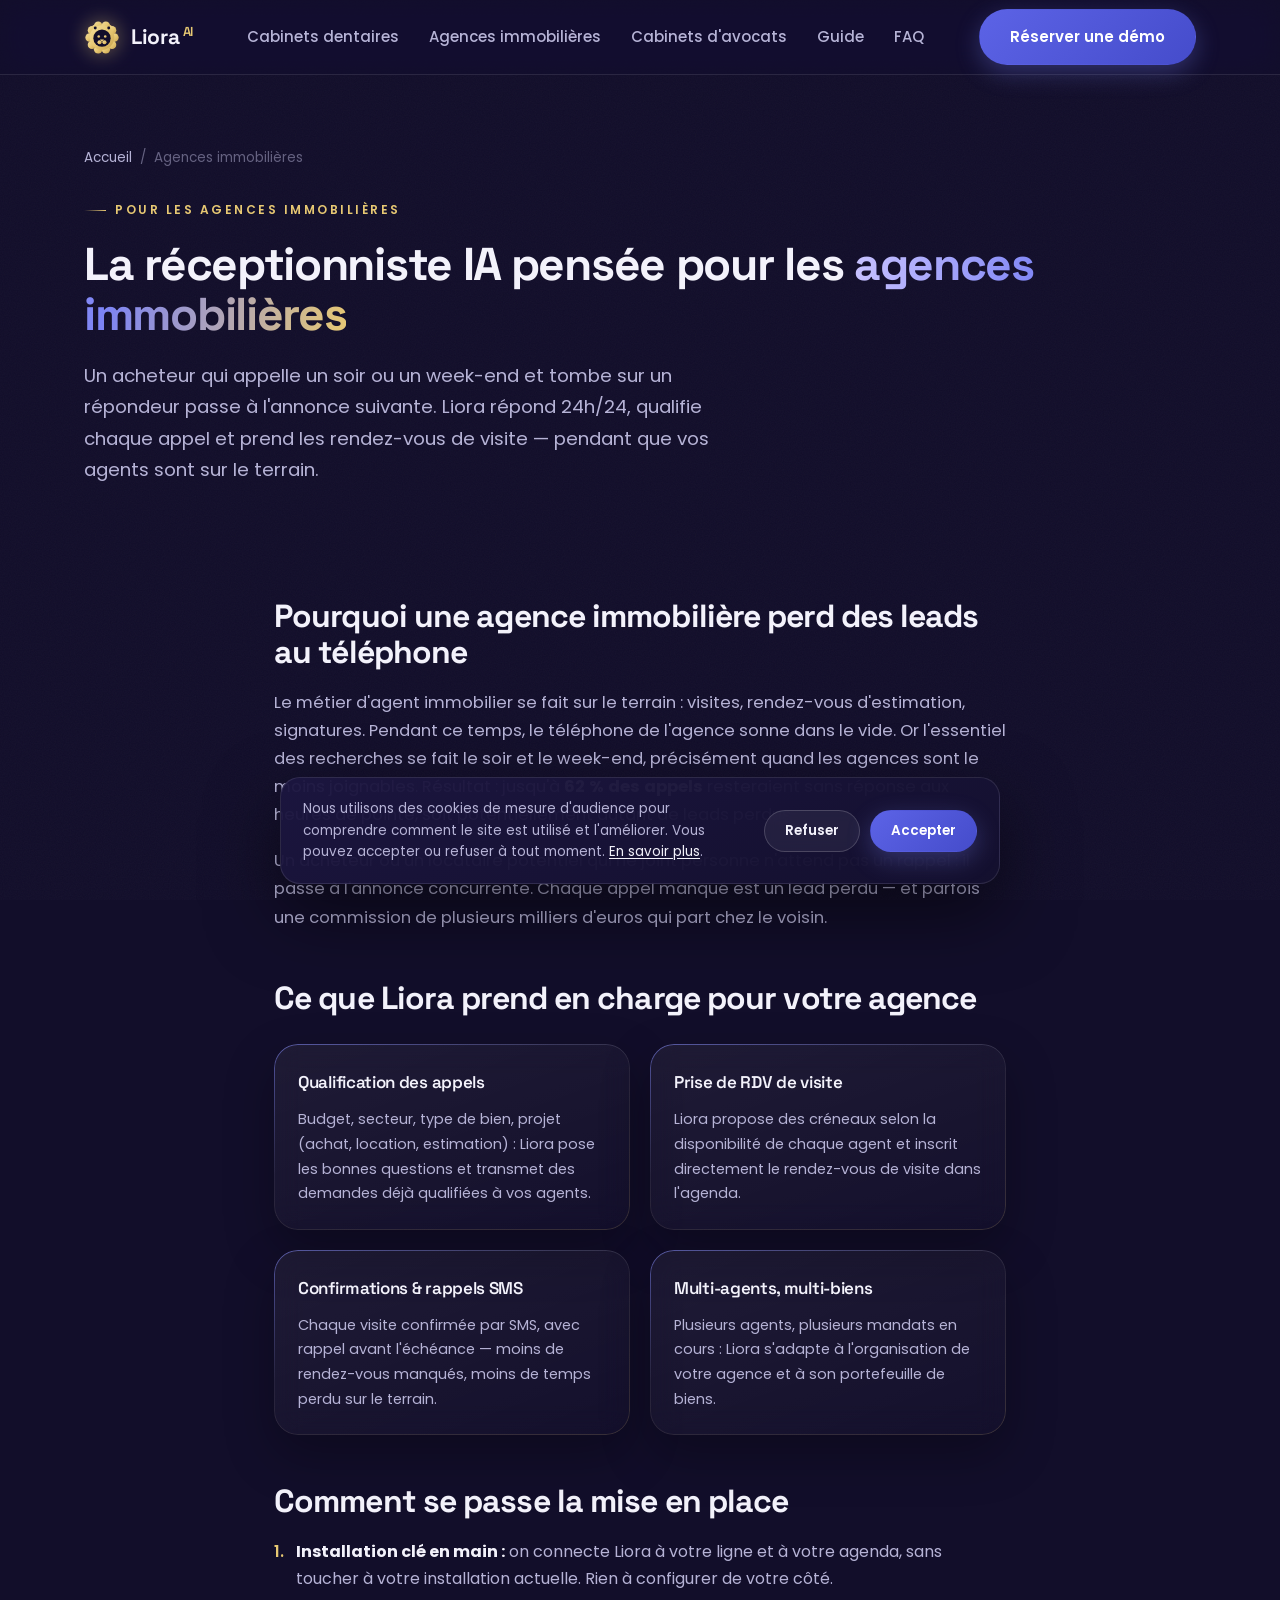
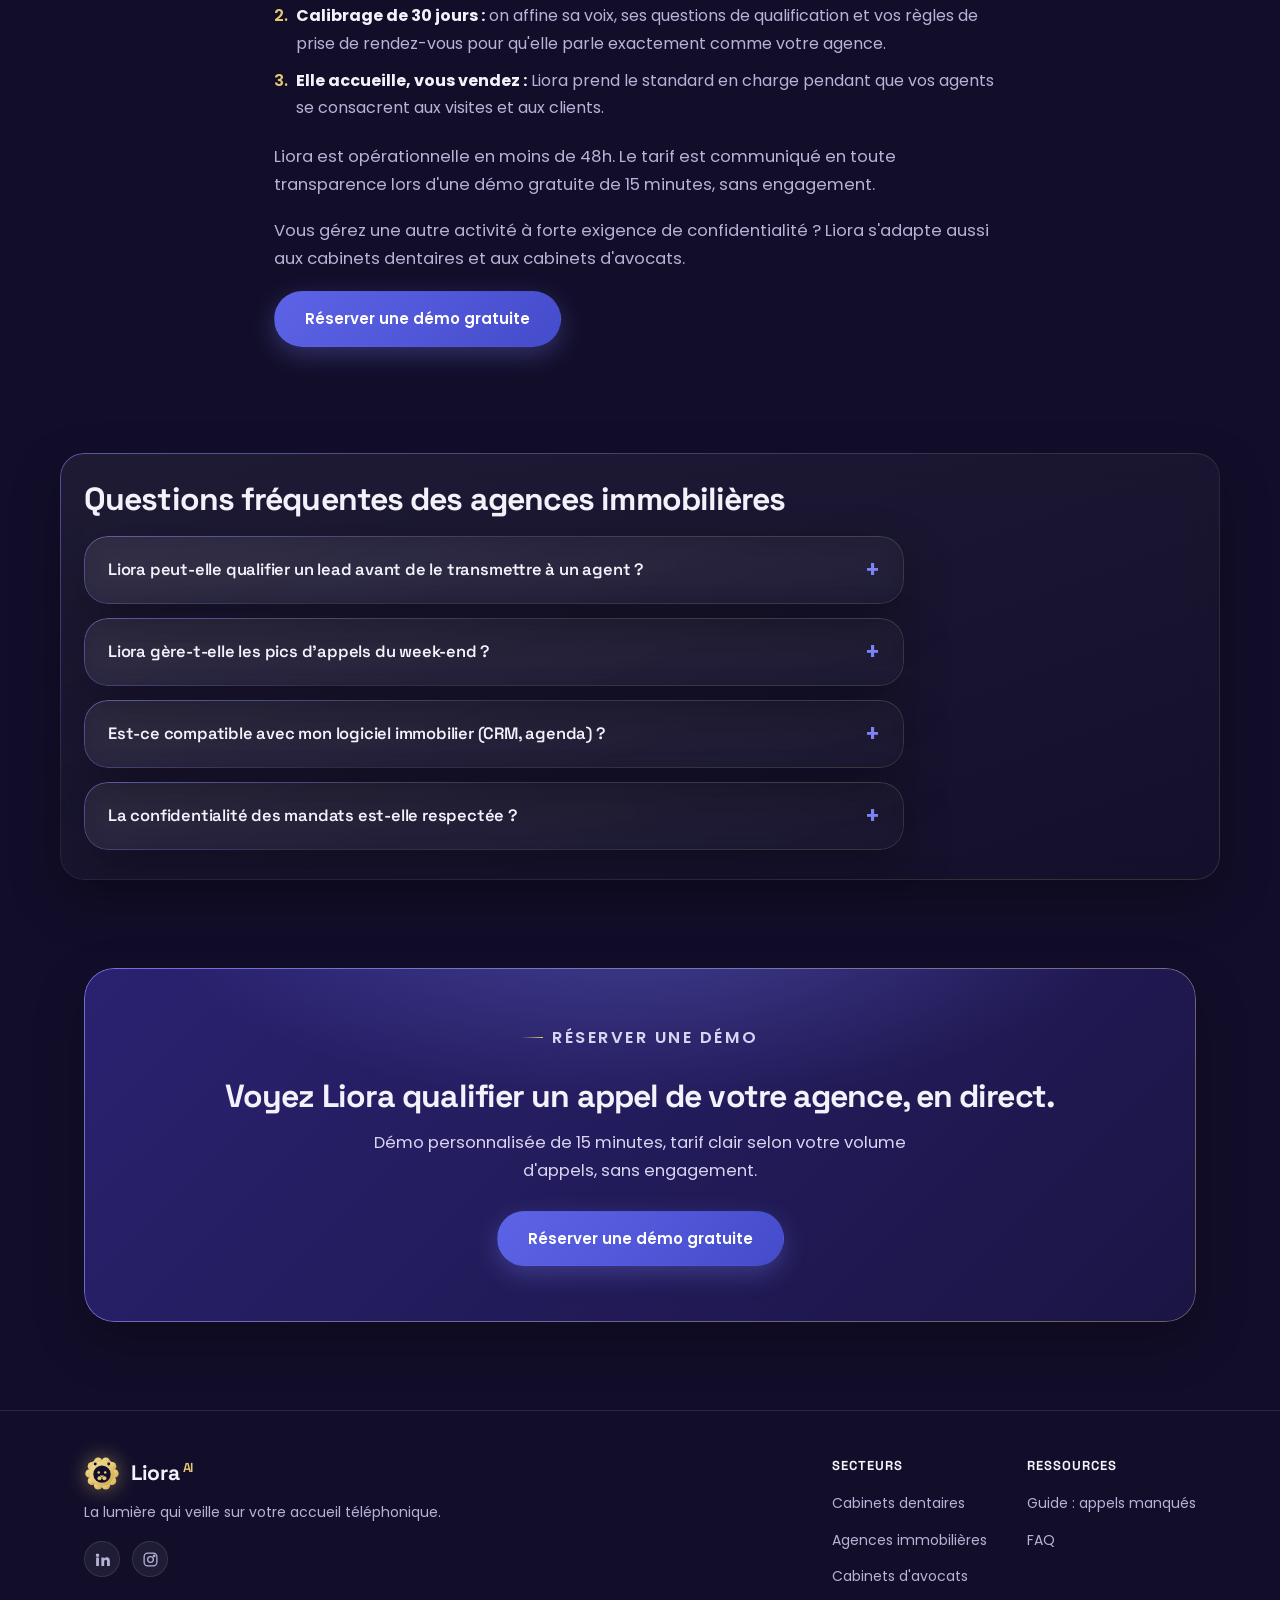
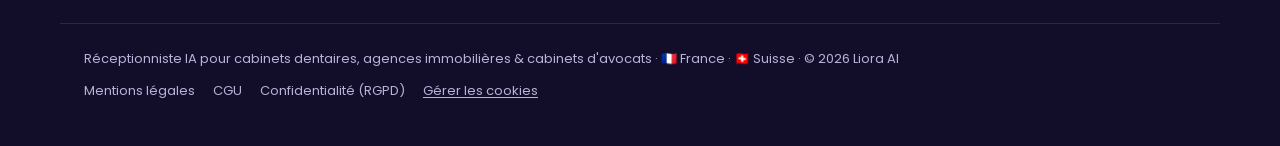
==== pour-agences-immobilieres.html @ 18501651 "Repositionnement site : dentistes, immobilier, avocats Retire l'offre chirurgie esthétique (redirect" ====
<!DOCTYPE html>
<html lang="fr">
<head>
<meta charset="UTF-8" />
<meta name="viewport" content="width=device-width, initial-scale=1.0" />
<title>Réceptionniste IA pour agence immobilière — Liora AI</title>
<meta name="description" content="Réceptionniste téléphonique IA pour agence immobilière : qualifie les appels acheteurs/locataires, prend les RDV de visite 24h/24, ne perd plus aucun lead." />
<meta name="robots" content="index, follow, max-image-preview:large, max-snippet:-1, max-video-preview:-1" />

<meta property="og:type" content="website" />
<meta property="og:title" content="Réceptionniste IA pour agence immobilière — Liora AI" />
<meta property="og:description" content="Réceptionniste téléphonique IA pour agence immobilière : qualifie les appels acheteurs/locataires, prend les RDV de visite 24h/24, ne perd plus aucun lead." />
<meta property="og:image" content="https://lioraai.fr/og-image.png" />
<meta property="og:image:type" content="image/png" />
<meta property="og:image:width" content="1200" />
<meta property="og:image:height" content="630" />
<meta property="og:site_name" content="Liora AI" />
<meta property="og:url" content="https://lioraai.fr/pour-agences-immobilieres.html" />
<meta property="og:locale" content="fr_FR" />

<meta name="twitter:card" content="summary_large_image" />
<meta name="twitter:title" content="Réceptionniste IA pour agence immobilière — Liora AI" />
<meta name="twitter:description" content="Qualifie les appels, prend les RDV de visite 24h/24 et ne laisse plus aucun lead sans réponse." />
<meta name="twitter:image" content="https://lioraai.fr/og-image.png" />

<link rel="canonical" href="https://lioraai.fr/pour-agences-immobilieres.html" />
<meta name="theme-color" content="#171232" />
<link rel="icon" type="image/svg+xml" href="favicon.svg" />
<link rel="apple-touch-icon" sizes="180x180" href="apple-touch-icon.png" />

<script type="application/ld+json">
{
  "@context": "https://schema.org",
  "@graph": [
    {
      "@type": "WebPage",
      "@id": "https://lioraai.fr/pour-agences-immobilieres.html#webpage",
      "url": "https://lioraai.fr/pour-agences-immobilieres.html",
      "name": "Réceptionniste IA pour agence immobilière — Liora AI",
      "description": "Réceptionniste téléphonique IA pour agence immobilière : qualifie les appels acheteurs/locataires, prend les RDV de visite 24h/24, ne perd plus aucun lead.",
      "inLanguage": "fr",
      "isPartOf": { "@id": "https://lioraai.fr/#website" },
      "about": { "@id": "https://lioraai.fr/#organization" },
      "breadcrumb": { "@id": "https://lioraai.fr/pour-agences-immobilieres.html#breadcrumb" }
    },
    {
      "@type": "BreadcrumbList",
      "@id": "https://lioraai.fr/pour-agences-immobilieres.html#breadcrumb",
      "itemListElement": [
        { "@type": "ListItem", "position": 1, "name": "Accueil", "item": "https://lioraai.fr/" },
        { "@type": "ListItem", "position": 2, "name": "Agences immobilières", "item": "https://lioraai.fr/pour-agences-immobilieres.html" }
      ]
    },
    {
      "@type": "FAQPage",
      "@id": "https://lioraai.fr/pour-agences-immobilieres.html#faq",
      "mainEntity": [
        {
          "@type": "Question",
          "name": "Liora peut-elle qualifier un lead avant de le transmettre à un agent ?",
          "acceptedAnswer": {
            "@type": "Answer",
            "text": "Oui. Budget, secteur recherché, type de bien, statut du projet (achat, location, estimation) : Liora pose les questions définies avec votre agence pour transmettre à vos agents des demandes déjà qualifiées, prêtes à être traitées."
          }
        },
        {
          "@type": "Question",
          "name": "Liora gère-t-elle les pics d'appels du week-end ?",
          "acceptedAnswer": {
            "@type": "Answer",
            "text": "C'est justement son point fort. Soirs et week-ends concentrent une grande partie des appels immobiliers — au moment où les agences sont souvent en visite ou fermées. Liora répond, qualifie et propose un créneau de visite ou de rappel, sans jamais laisser sonner dans le vide."
          }
        },
        {
          "@type": "Question",
          "name": "Est-ce compatible avec mon logiciel immobilier (CRM, agenda) ?",
          "acceptedAnswer": {
            "@type": "Answer",
            "text": "Liora se connecte à votre ligne et à votre agenda. Le raccordement à votre CRM immobilier (Netty, Apimo, Hektor ou autre) est étudié au cas par cas lors de la démo, sans que vous ayez à changer votre installation actuelle."
          }
        },
        {
          "@type": "Question",
          "name": "La confidentialité des mandats est-elle respectée ?",
          "acceptedAnswer": {
            "@type": "Answer",
            "text": "Oui. Les échanges sont chiffrés et Liora ne communique que les informations que vous autorisez (adresse exacte communiquée après qualification, par exemple). Le traitement respecte le RGPD, sans stockage inutile de données personnelles."
          }
        }
      ]
    }
  ]
}
</script>

<link rel="preconnect" href="https://fonts.googleapis.com" />
<link rel="preconnect" href="https://fonts.gstatic.com" crossorigin />
<link href="https://fonts.googleapis.com/css2?family=Poppins:wght@400;500;600;700;800&family=Space+Grotesk:wght@500;600;700&display=swap" rel="stylesheet" />
<link rel="stylesheet" href="site.css" />
</head>
<body>

<a href="#main" class="skip-link">Aller au contenu principal</a>

<svg width="0" height="0" style="position:absolute" aria-hidden="true">
  <symbol id="lion" viewBox="0 0 64 64">
    <defs>
      <linearGradient id="goldgrad" x1="0" y1="0" x2="1" y2="1">
        <stop offset="0" stop-color="#f3dd9b" />
        <stop offset="0.5" stop-color="#e7c873" />
        <stop offset="1" stop-color="#c9a44f" />
      </linearGradient>
    </defs>
    <g fill="url(#goldgrad)">
      <circle cx="20" cy="16" r="6" /><circle cx="44" cy="16" r="6" />
      <circle cx="54.0" cy="33.0" r="7.6" /><circle cx="49.8" cy="45.9" r="7.6" />
      <circle cx="38.8" cy="53.9" r="7.6" /><circle cx="25.2" cy="53.9" r="7.6" />
      <circle cx="14.2" cy="45.9" r="7.6" /><circle cx="10.0" cy="33.0" r="7.6" />
      <circle cx="14.2" cy="20.1" r="7.6" /><circle cx="25.2" cy="12.1" r="7.6" />
      <circle cx="38.8" cy="12.1" r="7.6" /><circle cx="49.8" cy="20.1" r="7.6" />
      <circle cx="32" cy="33" r="22" />
    </g>
    <circle cx="32" cy="34" r="15.4" fill="#120e2a" />
    <circle cx="20" cy="16" r="2.6" fill="#120e2a" /><circle cx="44" cy="16" r="2.6" fill="#120e2a" />
    <g fill="url(#goldgrad)">
      <circle cx="26.2" cy="31" r="2.3" /><circle cx="37.8" cy="31" r="2.3" />
      <circle cx="27.6" cy="41.5" r="3.6" /><circle cx="36.4" cy="41.5" r="3.6" />
      <path d="M28.4 36.4 h7.2 l-3.6 4.4 z" />
    </g>
  </symbol>
</svg>

<header class="nav">
  <div class="container nav-inner">
    <a href="/" class="brand" aria-label="Liora AI — accueil">
      <svg class="logo" aria-hidden="true"><use href="#lion" /></svg>
      <span class="wordmark">Liora<span class="ai">AI</span></span>
    </a>
    <nav class="nav-links" id="nav-links" aria-label="Navigation principale">
      <a href="/pour-cabinets-dentaires.html">Cabinets dentaires</a>
      <a href="/pour-agences-immobilieres.html">Agences immobilières</a>
      <a href="/pour-cabinets-avocats.html">Cabinets d'avocats</a>
      <a href="/pourquoi-cabinet-dentaire-perd-patients-telephone.html">Guide</a>
      <a href="/#faq">FAQ</a>
    </nav>
    <div class="nav-right">
      <a href="https://calendar.app.google/Gmgc3J21GyVwhLgh6" class="btn btn-primary" target="_blank" rel="noopener noreferrer">Réserver une démo</a>
      <button type="button" class="nav-toggle" id="nav-toggle" aria-expanded="false" aria-controls="nav-links" aria-label="Ouvrir le menu">
        <span></span><span></span><span></span>
      </button>
    </div>
  </div>
</header>

<main id="main">
<section class="page-header">
  <div class="container">
    <div class="breadcrumb"><a href="/">Accueil</a> <span>/</span> <span>Agences immobilières</span></div>
    <p class="kicker">Pour les agences immobilières</p>
    <h1>La réceptionniste IA pensée pour les <span class="grad">agences immobilières</span></h1>
    <p class="lead">Un acheteur qui appelle un soir ou un week-end et tombe sur un répondeur passe à l'annonce suivante. Liora répond 24h/24, qualifie chaque appel et prend les rendez-vous de visite — pendant que vos agents sont sur le terrain.</p>
  </div>
</section>

<section>
  <div class="container prose">
    <h2>Pourquoi une agence immobilière perd des leads au téléphone</h2>
    <p>Le métier d'agent immobilier se fait sur le terrain : visites, rendez-vous d'estimation, signatures. Pendant ce temps, le téléphone de l'agence sonne dans le vide. Or l'essentiel des recherches se fait le soir et le week-end, précisément quand les agences sont le moins joignables. Résultat : jusqu'à <strong>62 % des appels</strong> resteraient sans réponse aux heures de pointe, soit potentiellement autant de leads perdus.</p>
    <p>Un acheteur ou un locataire potentiel qui ne joint personne n'attend pas un rappel : il passe à l'annonce concurrente. Chaque appel manqué est un lead perdu — et parfois une commission de plusieurs milliers d'euros qui part chez le voisin.</p>

    <h2>Ce que Liora prend en charge pour votre agence</h2>
    <div class="card-grid">
      <div class="mini-card glass">
        <h3>Qualification des appels</h3>
        <p>Budget, secteur, type de bien, projet (achat, location, estimation) : Liora pose les bonnes questions et transmet des demandes déjà qualifiées à vos agents.</p>
      </div>
      <div class="mini-card glass">
        <h3>Prise de RDV de visite</h3>
        <p>Liora propose des créneaux selon la disponibilité de chaque agent et inscrit directement le rendez-vous de visite dans l'agenda.</p>
      </div>
      <div class="mini-card glass">
        <h3>Confirmations &amp; rappels SMS</h3>
        <p>Chaque visite confirmée par SMS, avec rappel avant l'échéance — moins de rendez-vous manqués, moins de temps perdu sur le terrain.</p>
      </div>
      <div class="mini-card glass">
        <h3>Multi-agents, multi-biens</h3>
        <p>Plusieurs agents, plusieurs mandats en cours : Liora s'adapte à l'organisation de votre agence et à son portefeuille de biens.</p>
      </div>
    </div>

    <h2>Comment se passe la mise en place</h2>
    <ol>
      <li><strong>Installation clé en main :</strong> on connecte Liora à votre ligne et à votre agenda, sans toucher à votre installation actuelle. Rien à configurer de votre côté.</li>
      <li><strong>Calibrage de 30 jours :</strong> on affine sa voix, ses questions de qualification et vos règles de prise de rendez-vous pour qu'elle parle exactement comme votre agence.</li>
      <li><strong>Elle accueille, vous vendez :</strong> Liora prend le standard en charge pendant que vos agents se consacrent aux visites et aux clients.</li>
    </ol>
    <p>Liora est opérationnelle en moins de 48h. Le tarif est communiqué en toute transparence lors d'une <a href="https://calendar.app.google/Gmgc3J21GyVwhLgh6" target="_blank" rel="noopener noreferrer">démo gratuite de 15 minutes</a>, sans engagement.</p>
    <p>Vous gérez une autre activité à forte exigence de confidentialité ? Liora s'adapte aussi aux <a href="/pour-cabinets-dentaires.html">cabinets dentaires</a> et aux <a href="/pour-cabinets-avocats.html">cabinets d'avocats</a>.</p>
    <p style="margin-top:8px;"><a href="https://calendar.app.google/Gmgc3J21GyVwhLgh6" class="btn btn-primary" target="_blank" rel="noopener noreferrer">Réserver une démo gratuite</a></p>
  </div>
</section>

<section class="glass" style="max-width:var(--container); margin-inline:auto; border-radius:var(--r-card); padding:8px 0;">
  <div class="container" style="padding-block:8px;">
    <div class="faq">
      <h2 style="margin-top:12px;">Questions fréquentes des agences immobilières</h2>
      <details class="glass">
        <summary>Liora peut-elle qualifier un lead avant de le transmettre à un agent ? <span class="chev">+</span></summary>
        <div class="answer">Oui. Budget, secteur recherché, type de bien, statut du projet (achat, location, estimation) : Liora pose les questions définies avec votre agence pour transmettre à vos agents des demandes déjà qualifiées, prêtes à être traitées.</div>
      </details>
      <details class="glass">
        <summary>Liora gère-t-elle les pics d'appels du week-end ? <span class="chev">+</span></summary>
        <div class="answer">C'est justement son point fort. Soirs et week-ends concentrent une grande partie des appels immobiliers — au moment où les agences sont souvent en visite ou fermées. Liora répond, qualifie et propose un créneau de visite ou de rappel, sans jamais laisser sonner dans le vide.</div>
      </details>
      <details class="glass">
        <summary>Est-ce compatible avec mon logiciel immobilier (CRM, agenda) ? <span class="chev">+</span></summary>
        <div class="answer">Liora se connecte à votre ligne et à votre agenda. Le raccordement à votre CRM immobilier (Netty, Apimo, Hektor ou autre) est étudié au cas par cas lors de la démo, sans que vous ayez à changer votre installation actuelle.</div>
      </details>
      <details class="glass">
        <summary>La confidentialité des mandats est-elle respectée ? <span class="chev">+</span></summary>
        <div class="answer">Oui. Les échanges sont chiffrés et Liora ne communique que les informations que vous autorisez (adresse exacte communiquée après qualification, par exemple). Le traitement respecte le RGPD, sans stockage inutile de données personnelles.</div>
      </details>
    </div>
  </div>
</section>

<section>
  <div class="container">
    <div class="cta-band glass">
      <p class="kicker" style="justify-content:center;display:flex;">Réserver une démo</p>
      <h2>Voyez Liora qualifier un appel de votre agence, en direct.</h2>
      <p>Démo personnalisée de 15 minutes, tarif clair selon votre volume d'appels, sans engagement.</p>
      <a href="https://calendar.app.google/Gmgc3J21GyVwhLgh6" class="btn btn-primary" target="_blank" rel="noopener noreferrer">Réserver une démo gratuite</a>
    </div>
  </div>
</section>
</main>

<div id="cookie-banner" class="cookie-banner" role="dialog" aria-live="polite" aria-label="Gestion des cookies" hidden>
  <p>Nous utilisons des cookies de mesure d'audience pour comprendre comment le site est utilisé et l'améliorer. Vous pouvez accepter ou refuser à tout moment. <a href="/rgpd.html">En savoir plus</a>.</p>
  <div class="cookie-banner-actions">
    <button type="button" class="btn btn-ghost" id="cookie-refuse">Refuser</button>
    <button type="button" class="btn btn-primary" id="cookie-accept">Accepter</button>
  </div>
</div>

<footer>
  <div class="container footer-inner">
    <div class="footer-brand">
      <a href="/" class="brand" aria-label="Liora AI">
        <svg class="logo" aria-hidden="true"><use href="#lion" /></svg>
        <span class="wordmark">Liora<span class="ai">AI</span></span>
      </a>
      <p class="tag">La lumière qui veille sur votre accueil téléphonique.</p>
      <div class="footer-social" aria-label="Réseaux sociaux Liora AI">
        <a href="#" aria-label="Liora AI sur LinkedIn" title="LinkedIn (lien à configurer)">
          <svg viewBox="0 0 24 24" fill="currentColor" aria-hidden="true"><path d="M4.98 3.5a2.5 2.5 0 1 1 0 5 2.5 2.5 0 0 1 0-5zM3 9h4v12H3V9zm7 0h3.8v1.7h.05c.53-1 1.83-2.05 3.77-2.05 4.03 0 4.78 2.65 4.78 6.1V21h-4v-5.6c0-1.34-.02-3.06-1.87-3.06-1.87 0-2.15 1.46-2.15 2.96V21h-4V9z"/></svg>
        </a>
        <a href="#" aria-label="Liora AI sur Instagram" title="Instagram (lien à configurer)">
          <svg viewBox="0 0 24 24" fill="none" stroke="currentColor" stroke-width="1.8" aria-hidden="true"><rect x="3" y="3" width="18" height="18" rx="5"/><circle cx="12" cy="12" r="4"/><circle cx="17.2" cy="6.8" r="1"/></svg>
        </a>
      </div>
    </div>
    <div class="footer-links">
      <div>
        <h4>Secteurs</h4>
        <ul>
          <li><a href="/pour-cabinets-dentaires.html">Cabinets dentaires</a></li>
          <li><a href="/pour-agences-immobilieres.html">Agences immobilières</a></li>
          <li><a href="/pour-cabinets-avocats.html">Cabinets d'avocats</a></li>
        </ul>
      </div>
      <div>
        <h4>Ressources</h4>
        <ul>
          <li><a href="/pourquoi-cabinet-dentaire-perd-patients-telephone.html">Guide : appels manqués</a></li>
          <li><a href="/#faq">FAQ</a></li>
        </ul>
      </div>
    </div>
  </div>
  <div class="container footer-bottom">
    Réceptionniste IA pour cabinets dentaires, agences immobilières &amp; cabinets d'avocats · 🇫🇷 France · 🇨🇭 Suisse · © 2026 Liora AI
    <div class="footer-legal">
      <a href="/mentions-legales.html">Mentions légales</a>
      <a href="/cgu.html">CGU</a>
      <a href="/rgpd.html">Confidentialité (RGPD)</a>
      <button type="button" id="manage-cookies">Gérer les cookies</button>
    </div>
  </div>
</footer>

<script src="/consent.js" defer></script>
</body>
</html>
---- site.css ----
/* ============================================================
   Liora AI — shared stylesheet for content pages
   (kept visually consistent with index.html's design tokens)
   ============================================================ */
:root {
  --bg:      #120e2a;
  --bg2:     #17122f;
  --card:    #221b4d;
  --line:    rgba(255, 255, 255, .10);
  --indigo:  #7c83f5;
  --indigo2: #6a72ef;
  --gold:    #e7c873;
  --ink:     #f3f2fb;
  --muted:   #b6b3d6;
  --green:   #74e3a8;
  --red:     #ff9b9b;

  --container: 1160px;
  --pad: 24px;
  --section-y: 88px;

  --r-pill: 50px;
  --r-card: 24px;
  --r-faq: 18px;

  --display: 'Space Grotesk', 'Poppins', sans-serif;
  --body: 'Poppins', system-ui, -apple-system, sans-serif;

  --shadow-btn: 0 14px 40px rgba(124, 131, 245, .45);
  --grad-text: linear-gradient(100deg, #c9c3ff 0%, #7c83f5 45%, #e7c873 100%);
  /* Deepened vs. the original #8b91ff→#6a72ef pair: that gradient gave white button
     text ~3.3:1 contrast (fails WCAG AA 4.5:1 for normal-weight 15px text). This pair
     keeps the same indigo hue but stays >=4.7:1 at every point across the gradient. */
  --grad-accent: linear-gradient(135deg, #5c63e6, #454ccb);
}

*, *::before, *::after { box-sizing: border-box; margin: 0; padding: 0; }
html { scroll-behavior: smooth; }

body {
  font-family: var(--body);
  color: var(--ink);
  background-color: var(--bg);
  font-size: 16px;
  line-height: 1.7;
  -webkit-font-smoothing: antialiased;
  text-rendering: optimizeLegibility;
  overflow-x: clip;
  position: relative;
}

body::after {
  content: ""; position: fixed; inset: 0; z-index: -1; pointer-events: none; opacity: .035;
  background-image: url("data:image/svg+xml,%3Csvg xmlns='http://www.w3.org/2000/svg' width='200' height='200'%3E%3Cfilter id='n'%3E%3CfeTurbulence type='fractalNoise' baseFrequency='0.85' numOctaves='3' stitchTiles='stitch'/%3E%3C/filter%3E%3Crect width='100%25' height='100%25' filter='url(%23n)'/%3E%3C/svg%3E");
}

a { color: inherit; text-decoration: none; }
img, svg { display: block; max-width: 100%; }
ul, ol { list-style: none; }

.container { width: 100%; max-width: var(--container); margin-inline: auto; padding-inline: var(--pad); }
section { padding-block: var(--section-y); position: relative; }

.lavender { color: var(--indigo); }
.gold { color: var(--gold); }
.grad {
  background: var(--grad-text);
  -webkit-background-clip: text; background-clip: text; color: transparent;
}

.kicker {
  display: inline-flex; align-items: center; gap: 9px;
  font-size: 12px; font-weight: 600; text-transform: uppercase;
  letter-spacing: 2.5px; color: var(--gold); margin-bottom: 18px;
}
.kicker::before { content: ""; width: 22px; height: 1px; background: linear-gradient(90deg, transparent, var(--gold)); }

h1, h2, h3 { font-family: var(--display); }
h1 { font-size: 46px; font-weight: 700; letter-spacing: -1.3px; line-height: 1.1; margin-bottom: 20px; }
h2 { font-size: 32px; font-weight: 700; letter-spacing: -.9px; line-height: 1.15; margin: 48px 0 18px; }
h3 { font-size: 20px; font-weight: 600; letter-spacing: -.3px; margin: 26px 0 10px; }

.lead { color: var(--muted); font-size: 18.5px; max-width: 640px; }

/* ============================================================
   BUTTONS
   ============================================================ */
.btn {
  display: inline-flex; align-items: center; justify-content: center; gap: 8px;
  font-family: var(--body); font-size: 15px; font-weight: 600;
  padding: 14px 30px; border-radius: var(--r-pill); border: 1px solid transparent;
  cursor: pointer; position: relative; overflow: hidden;
  transition: transform .2s ease, box-shadow .25s ease, background .2s ease, border-color .2s ease;
  white-space: nowrap;
}
.btn-primary { background: var(--grad-accent); color: #fff; box-shadow: 0 8px 24px rgba(124,131,245,.3); }
.btn-primary:hover { transform: translateY(-2px); box-shadow: var(--shadow-btn); }
.btn-ghost { background: rgba(255,255,255,.06); border-color: rgba(255,255,255,.18); color: var(--ink); backdrop-filter: blur(6px); }
.btn-ghost:hover { background: rgba(255,255,255,.12); transform: translateY(-2px); border-color: rgba(124,131,245,.45); }

/* ============================================================
   GLASS CARD
   ============================================================ */
.glass {
  position: relative;
  background: linear-gradient(160deg, rgba(255,255,255,.055), rgba(255,255,255,.012));
  backdrop-filter: blur(14px); -webkit-backdrop-filter: blur(14px);
  border-radius: var(--r-card);
  box-shadow: inset 0 1px 0 rgba(255,255,255,.06), 0 20px 50px rgba(0,0,0,.28);
}
.glass::before {
  content: ""; position: absolute; inset: 0; border-radius: inherit; padding: 1px;
  background: linear-gradient(160deg, rgba(124,131,245,.55), rgba(255,255,255,.06) 42%, rgba(231,200,115,.18));
  -webkit-mask: linear-gradient(#000 0 0) content-box, linear-gradient(#000 0 0);
          mask: linear-gradient(#000 0 0) content-box, linear-gradient(#000 0 0);
  -webkit-mask-composite: xor; mask-composite: exclude; pointer-events: none;
}

/* ============================================================
   NAV
   ============================================================ */
.nav {
  position: sticky; top: 0; z-index: 100;
  background: rgba(18, 14, 42, .65);
  backdrop-filter: saturate(160%) blur(16px); -webkit-backdrop-filter: saturate(160%) blur(16px);
  border-bottom: 1px solid var(--line);
}
.nav-inner { display: flex; align-items: center; justify-content: space-between; height: 74px; }
.brand { display: flex; align-items: center; gap: 11px; }
.brand .logo { width: 36px; height: 36px; flex-shrink: 0; filter: drop-shadow(0 0 10px rgba(231,200,115,.45)); }
.brand .wordmark { font-family: var(--display); font-weight: 700; font-size: 21px; letter-spacing: -.3px; }
.brand .wordmark .ai { color: var(--gold); font-size: 13px; margin-left: 3px; vertical-align: super; font-weight: 600; }
.nav-right { display: flex; align-items: center; gap: 14px; }
.nav-links { display: flex; gap: 30px; }
.nav-links a { color: var(--muted); font-weight: 500; font-size: 15px; transition: color .2s; }
.nav-links a:hover { color: #fff; }
.nav-toggle {
  display: none; width: 40px; height: 40px; border-radius: 10px; flex-shrink: 0;
  background: rgba(255,255,255,.06); border: 1px solid var(--line);
  flex-direction: column; align-items: center; justify-content: center; gap: 5px; cursor: pointer;
}
.nav-toggle span { width: 18px; height: 2px; background: var(--ink); border-radius: 2px; }

/* ============================================================
   PAGE HEADER (hero-lite for content pages)
   ============================================================ */
.page-header { padding-top: 72px; padding-bottom: 24px; }
.breadcrumb { display: flex; gap: 8px; align-items: center; color: var(--muted); font-size: 13.5px; margin-bottom: 22px; }
.breadcrumb a:hover { color: #fff; }
.breadcrumb span { opacity: .5; }

/* ============================================================
   ARTICLE / PROSE
   ============================================================ */
.prose { max-width: 780px; }
.prose p { color: var(--muted); font-size: 16.5px; margin-bottom: 18px; }
.prose ul, .prose ol { margin: 0 0 22px; display: grid; gap: 10px; }
.prose ul li, .prose ol li { color: var(--muted); font-size: 16px; padding-left: 22px; position: relative; }
.prose ul li::before { content: "—"; position: absolute; left: 0; color: var(--gold); }
.prose ol { counter-reset: item; }
.prose ol li { counter-increment: item; }
.prose ol li::before { content: counter(item) "."; position: absolute; left: 0; color: var(--gold); font-weight: 600; }
.prose strong { color: var(--ink); }
.prose h2:first-child { margin-top: 0; }
.meta-line { color: var(--muted); font-size: 13.5px; margin-bottom: 28px; display: flex; gap: 10px; flex-wrap: wrap; align-items: center; }
.meta-line .dot { width: 4px; height: 4px; border-radius: 50%; background: var(--muted); }

.card-grid { display: grid; grid-template-columns: repeat(2, 1fr); gap: 20px; margin: 28px 0 36px; }
.mini-card { padding: 24px; }
.mini-card h3 { margin-top: 0; font-size: 17px; }
.mini-card p { color: var(--muted); font-size: 14.5px; margin: 0; }

/* ============================================================
   FAQ
   ============================================================ */
.faq { max-width: 820px; }
details { margin-bottom: 14px; overflow: hidden; }
details[open]::before { background: linear-gradient(160deg, rgba(124,131,245,.7), rgba(255,255,255,.06) 45%, rgba(231,200,115,.25)); }
summary {
  list-style: none; cursor: pointer; padding: 20px 24px; font-weight: 600; font-size: 16.5px;
  font-family: var(--display); letter-spacing: -.2px;
  display: flex; justify-content: space-between; align-items: center; gap: 16px;
}
summary::-webkit-details-marker { display: none; }
summary .chev { color: var(--indigo); transition: transform .25s ease; flex-shrink: 0; font-size: 22px; line-height: 1; font-family: var(--body); }
details[open] summary .chev { transform: rotate(45deg); }
details .answer { padding: 0 24px 22px; color: var(--muted); font-size: 15.5px; }

/* ============================================================
   FINAL CTA BAND
   ============================================================ */
.cta-band {
  position: relative; border-radius: 30px; padding: 56px 48px; text-align: center; overflow: hidden;
  background:
    radial-gradient(700px 300px at 50% -20%, rgba(124,131,245,.35), transparent 70%),
    linear-gradient(135deg, #2a2270, #1b1545);
}
.cta-band::before {
  content: ""; position: absolute; inset: 0; border-radius: inherit; padding: 1px;
  background: linear-gradient(135deg, rgba(124,131,245,.8), rgba(231,200,115,.4));
  -webkit-mask: linear-gradient(#000 0 0) content-box, linear-gradient(#000 0 0);
          mask: linear-gradient(#000 0 0) content-box, linear-gradient(#000 0 0);
  -webkit-mask-composite: xor; mask-composite: exclude; pointer-events: none;
}
.cta-band h2 { margin: 0 0 14px; }
.cta-band p { color: #d8d5f0; font-size: 16.5px; max-width: 560px; margin: 0 auto 26px; }
.cta-band .btn { margin: 0 6px; }

/* ============================================================
   FOOTER
   ============================================================ */
footer { border-top: 1px solid var(--line); padding-block: 44px; }
.footer-inner { display: flex; justify-content: space-between; align-items: flex-start; gap: 24px; flex-wrap: wrap; }
.footer-brand .tag { color: var(--muted); font-size: 14px; margin-top: 10px; }
.footer-links { display: flex; gap: 40px; flex-wrap: wrap; }
.footer-links h4 { font-size: 13px; color: var(--ink); text-transform: uppercase; letter-spacing: 1px; margin-bottom: 12px; font-family: var(--display); }
.footer-links ul { display: grid; gap: 9px; }
.footer-links a { color: var(--muted); font-size: 14px; }
.footer-links a:hover { color: #fff; }
.footer-meta { color: var(--muted); font-size: 13.5px; max-width: 470px; line-height: 1.7; }
.footer-bottom { border-top: 1px solid var(--line); margin-top: 34px; padding-top: 24px; color: var(--muted); font-size: 13px; }
.footer-legal { display: flex; gap: 18px; flex-wrap: wrap; margin-top: 10px; }
.footer-legal a { color: var(--muted); font-size: 13px; }
.footer-legal a:hover { color: #fff; }
.footer-legal button { color: var(--muted); font-size: 13px; background: none; border: none; padding: 0; cursor: pointer; font-family: var(--body); text-decoration: underline; text-underline-offset: 2px; }
.footer-legal button:hover { color: #fff; }
.footer-social { display: flex; gap: 12px; margin-top: 16px; }
.footer-social a {
  width: 36px; height: 36px; border-radius: 50%; display: grid; place-items: center;
  background: rgba(255,255,255,.06); border: 1px solid var(--line); color: var(--muted); transition: color .2s, border-color .2s, transform .2s;
}
.footer-social a:hover { color: #fff; border-color: rgba(124,131,245,.5); transform: translateY(-2px); }
.footer-social svg { width: 17px; height: 17px; }

/* ============================================================
   ACCESSIBILITY: skip link + focus states
   ============================================================ */
.skip-link {
  position: absolute; left: 12px; top: -60px; z-index: 1000;
  background: var(--ink); color: var(--bg); font-weight: 600; font-size: 14px;
  padding: 12px 18px; border-radius: 10px; transition: top .2s ease;
}
.skip-link:focus { top: 12px; }
a:focus-visible, button:focus-visible, input:focus-visible, textarea:focus-visible, select:focus-visible, summary:focus-visible {
  outline: 2px solid var(--gold); outline-offset: 3px; border-radius: 4px;
}

/* ============================================================
   FORM VALIDATION + ANTI-SPAM HONEYPOT
   ============================================================ */
.hp-field { position: absolute; left: -9999px; top: -9999px; width: 1px; height: 1px; overflow: hidden; }
.field.has-error input, .field.has-error textarea, .field.has-error select { border-color: var(--red); box-shadow: 0 0 0 3px rgba(255,155,155,.14); }
.field-error { display: none; color: var(--red); font-size: 12.5px; margin-top: 2px; }
.field.has-error .field-error { display: block; }

/* ============================================================
   COOKIE CONSENT BANNER
   ============================================================ */
.cookie-banner {
  position: fixed; left: 16px; right: 16px; bottom: 16px; z-index: 200;
  max-width: 720px; margin-inline: auto; border-radius: 20px; padding: 20px 22px;
  background: linear-gradient(160deg, rgba(28,22,64,.96), rgba(20,16,46,.98));
  border: 1px solid var(--line); box-shadow: 0 30px 70px rgba(0,0,0,.5);
  display: flex; align-items: center; gap: 20px; flex-wrap: wrap;
}
.cookie-banner[hidden] { display: none; }
.cookie-banner p { color: var(--muted); font-size: 13.5px; line-height: 1.6; margin: 0; flex: 1 1 320px; }
.cookie-banner a { color: var(--ink); text-decoration: underline; text-underline-offset: 2px; }
.cookie-banner-actions { display: flex; gap: 10px; flex-wrap: wrap; }
.cookie-banner .btn { padding: 10px 20px; font-size: 13.5px; }

/* ============================================================
   404 PAGE
   ============================================================ */
.error-page { padding-top: 120px; padding-bottom: 100px; text-align: center; }
.error-page .code {
  font-family: var(--display); font-weight: 700; font-size: 110px; line-height: 1; letter-spacing: -3px;
  background: var(--grad-text); -webkit-background-clip: text; background-clip: text; color: transparent; margin-bottom: 8px;
}
.error-page h1 { font-size: 30px; }
.error-page p.lead { margin-inline: auto; margin-bottom: 34px; }
.error-page .error-actions { display: flex; gap: 14px; justify-content: center; flex-wrap: wrap; margin-bottom: 44px; }
.error-page .error-links { display: flex; gap: 24px; justify-content: center; flex-wrap: wrap; }
.error-page .error-links a { color: var(--muted); font-size: 14.5px; }
.error-page .error-links a:hover { color: #fff; }

@media (max-width: 880px) {
  :root { --section-y: 56px; --pad: 16px; }
  .nav-right { gap: 8px; }
  .brand .wordmark { font-size: 18px; }
  .nav-right .btn-primary { padding: 10px 14px; font-size: 13px; }
  .nav-toggle { display: flex; }
  .nav-links {
    /* Solid opaque color, no backdrop-filter: nesting a blurred/translucent dropdown
       inside the already-blurred sticky .nav causes a compositing bug in some engines
       where the dropdown reads as ~15-20% opacity instead of the declared 98%, letting
       page content bleed through. A flat solid color sidesteps that entirely. */
    display: none; position: absolute; top: 74px; left: 0; right: 0; z-index: 99;
    background: #171233;
    flex-direction: column; gap: 2px; padding: 10px 24px 18px; border-bottom: 1px solid var(--line);
  }
  .nav-links.open { display: flex; }
  .nav-links a { padding: 13px 2px; border-bottom: 1px solid rgba(255,255,255,.06); }
  h1 { font-size: 34px; }
  h2 { font-size: 25px; }
  .card-grid { grid-template-columns: 1fr; }
  .cta-band { padding: 40px 22px; }
  .footer-inner { flex-direction: column; }
  .cookie-banner { flex-direction: column; align-items: stretch; left: 10px; right: 10px; bottom: 10px; padding: 18px; }
  .cookie-banner-actions { justify-content: stretch; }
  .cookie-banner-actions .btn { flex: 1; }
  .error-page .code { font-size: 72px; }
  .error-page { padding-top: 70px; }
}
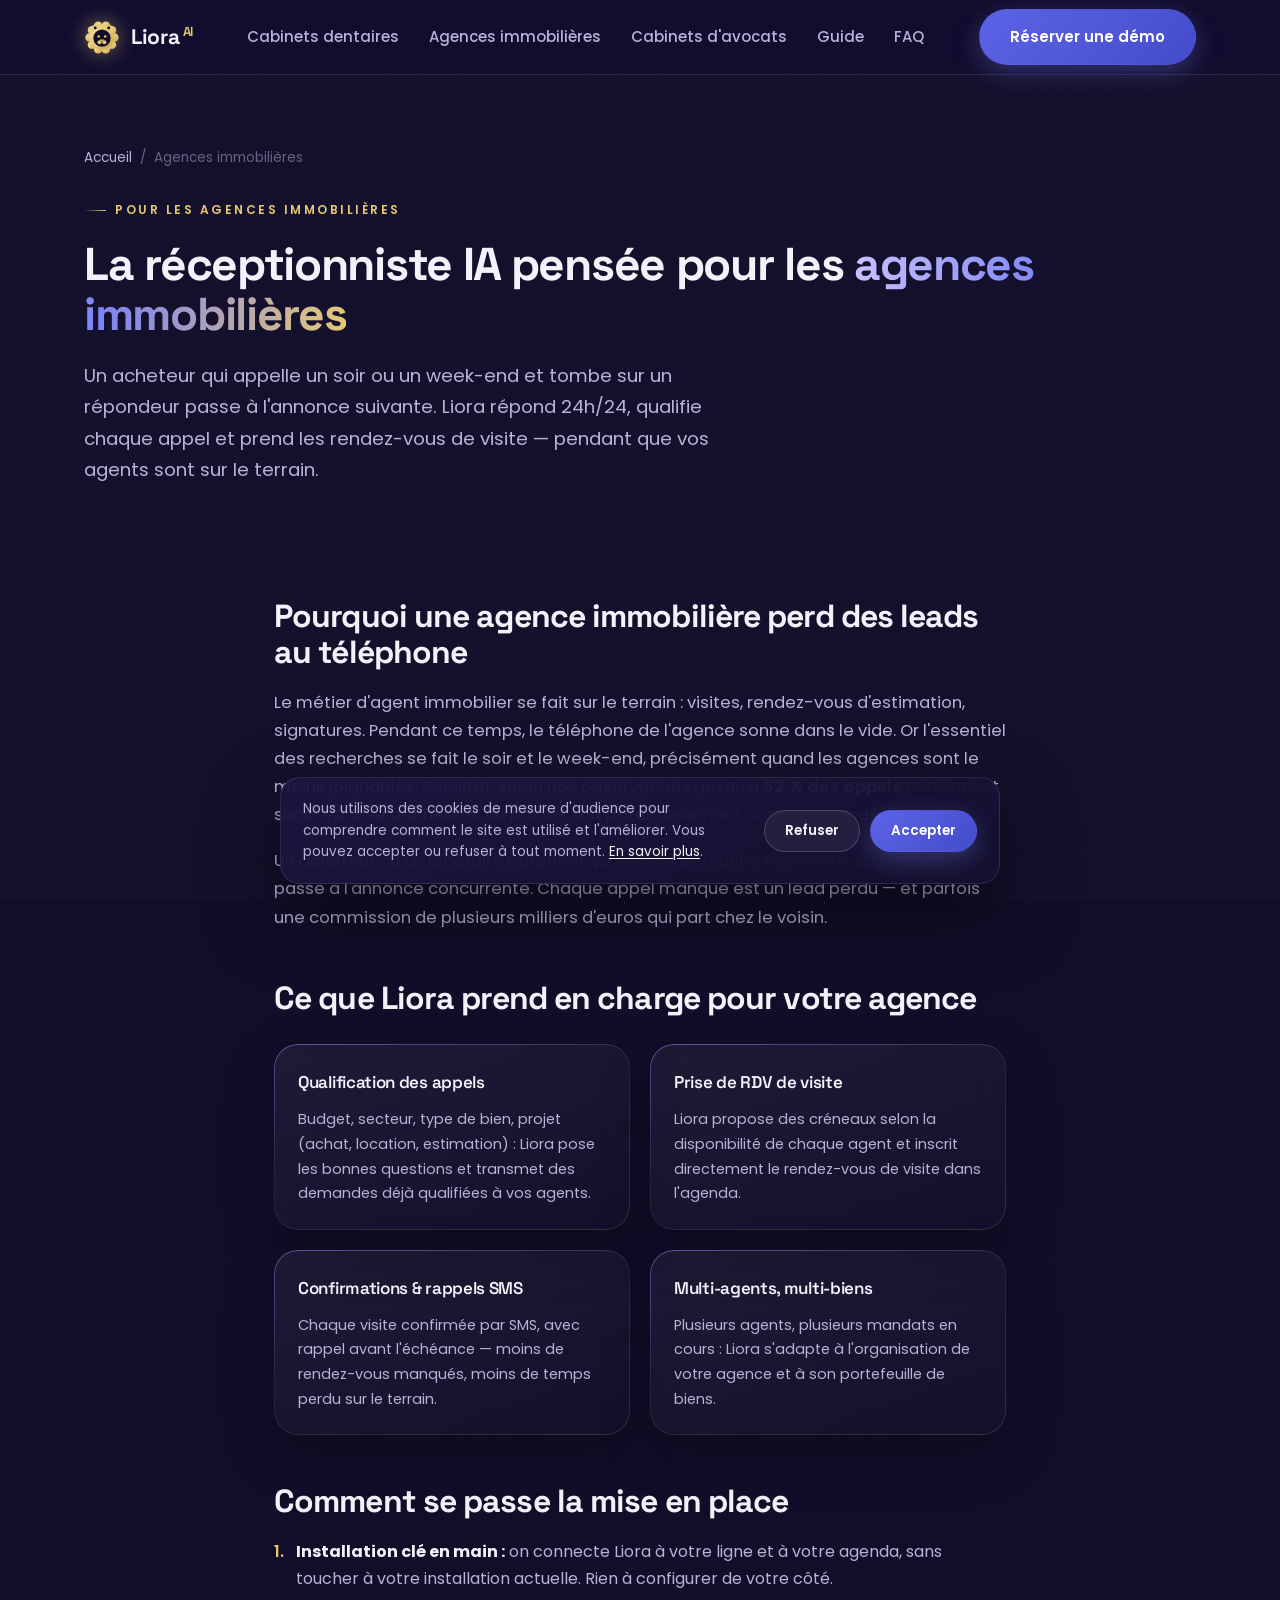
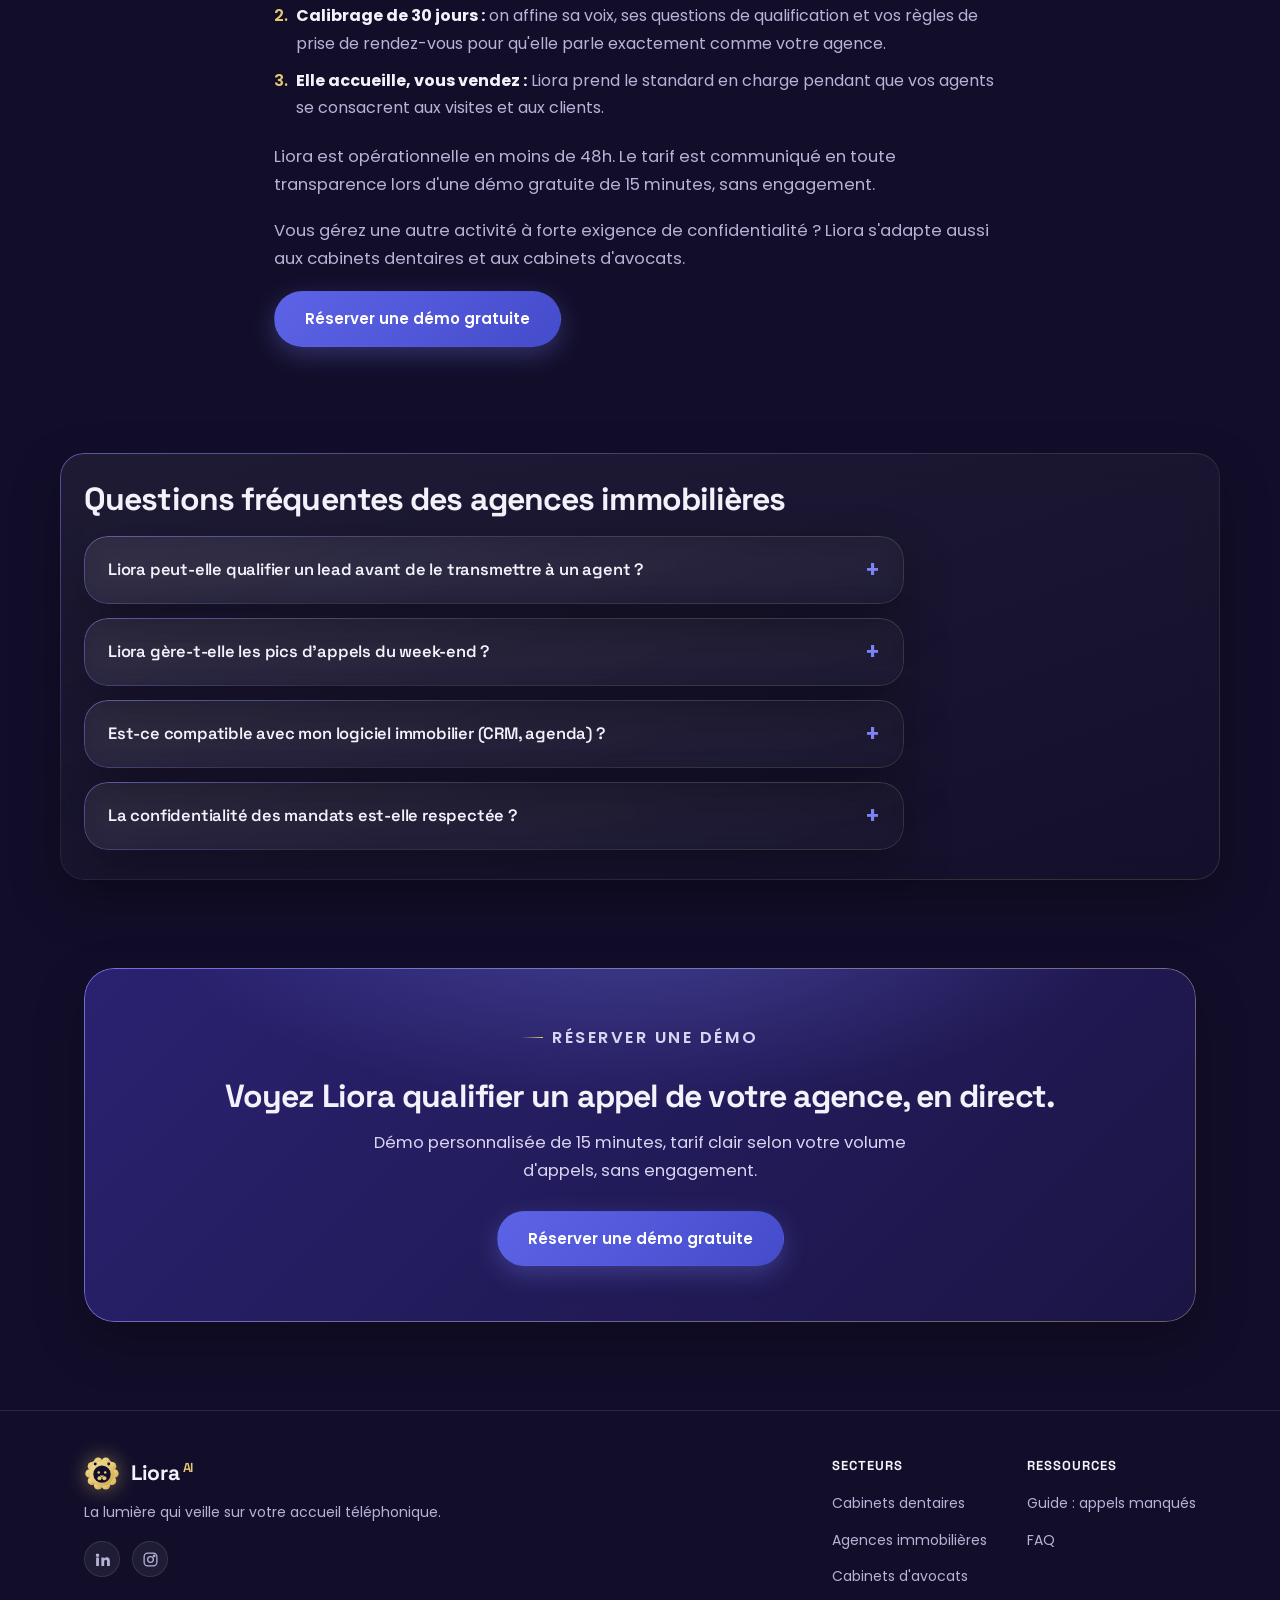
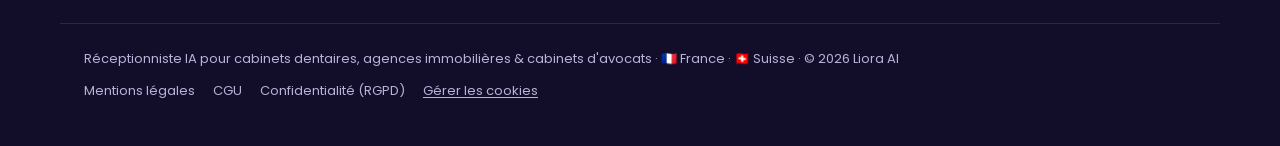
==== commit 8abcbb0b: "SEO/AEO : schema HowTo, dates de fraîcheur, stat attribuée Suite à l'audit SEO/GEO/AEO : ajoute le s" ====
--- a/pour-agences-immobilieres.html
+++ b/pour-agences-immobilieres.html
@@ -39,6 +39,8 @@
       "name": "Réceptionniste IA pour agence immobilière — Liora AI",
       "description": "Réceptionniste téléphonique IA pour agence immobilière : qualifie les appels acheteurs/locataires, prend les RDV de visite 24h/24, ne perd plus aucun lead.",
       "inLanguage": "fr",
+      "datePublished": "2026-09-18",
+      "dateModified": "2026-09-18",
       "isPartOf": { "@id": "https://lioraai.fr/#website" },
       "about": { "@id": "https://lioraai.fr/#organization" },
       "breadcrumb": { "@id": "https://lioraai.fr/pour-agences-immobilieres.html#breadcrumb" }
@@ -165,7 +167,7 @@
 <section>
   <div class="container prose">
     <h2>Pourquoi une agence immobilière perd des leads au téléphone</h2>
-    <p>Le métier d'agent immobilier se fait sur le terrain : visites, rendez-vous d'estimation, signatures. Pendant ce temps, le téléphone de l'agence sonne dans le vide. Or l'essentiel des recherches se fait le soir et le week-end, précisément quand les agences sont le moins joignables. Résultat : jusqu'à <strong>62 % des appels</strong> resteraient sans réponse aux heures de pointe, soit potentiellement autant de leads perdus.</p>
+    <p>Le métier d'agent immobilier se fait sur le terrain : visites, rendez-vous d'estimation, signatures. Pendant ce temps, le téléphone de l'agence sonne dans le vide. Or l'essentiel des recherches se fait le soir et le week-end, précisément quand les agences sont le moins joignables. Résultat, selon nos observations : jusqu'à <strong>62 % des appels</strong> resteraient sans réponse aux heures de pointe, soit potentiellement autant de leads perdus.</p>
     <p>Un acheteur ou un locataire potentiel qui ne joint personne n'attend pas un rappel : il passe à l'annonce concurrente. Chaque appel manqué est un lead perdu — et parfois une commission de plusieurs milliers d'euros qui part chez le voisin.</p>
 
     <h2>Ce que Liora prend en charge pour votre agence</h2>
